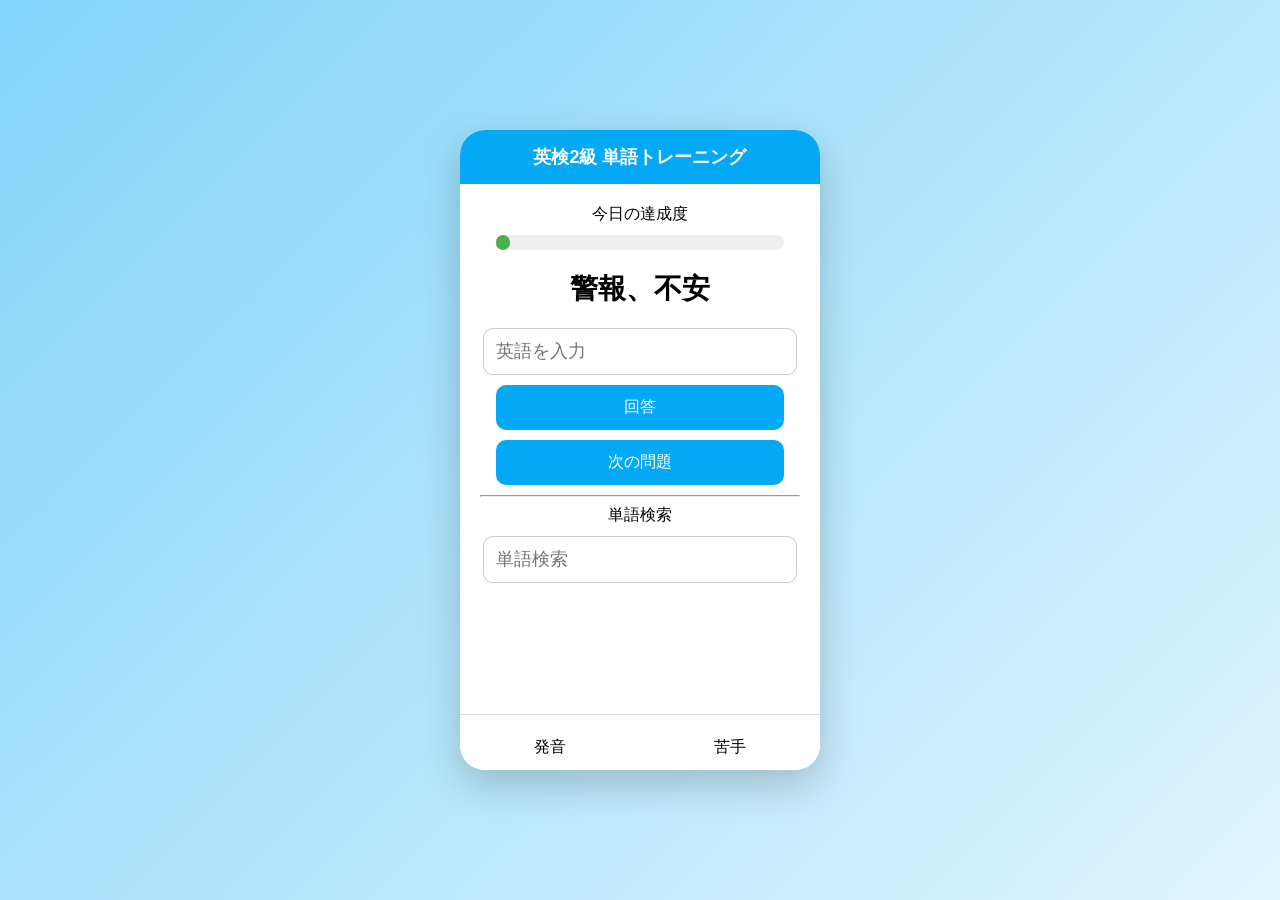
==== index.html @ 2d4a1b51 "Update and rename index.html.html to index.html" ====
<!DOCTYPE html>
<html>
<head>
<meta charset="UTF-8">
<title>英検2級 単語アプリ</title>
<meta name="viewport" content="width=device-width, initial-scale=1">

<style>

body{
font-family:-apple-system,BlinkMacSystemFont,sans-serif;
background:linear-gradient(135deg,#81d4fa,#e1f5fe);
margin:0;
display:flex;
justify-content:center;
align-items:center;
height:100vh;
}

.app{
width:360px;
height:640px;
background:white;
border-radius:25px;
box-shadow:0 15px 40px rgba(0,0,0,0.2);
display:flex;
flex-direction:column;
overflow:hidden;
}

.header{
background:#03a9f4;
color:white;
padding:15px;
font-size:18px;
font-weight:bold;
text-align:center;
}

.content{
flex:1;
padding:20px;
text-align:center;
overflow:auto;
}

#meaning{
font-size:28px;
margin-top:20px;
font-weight:bold;
}

#example{
font-size:14px;
color:#666;
margin:10px;
}

input{
width:90%;
padding:12px;
font-size:18px;
border-radius:10px;
border:1px solid #ccc;
margin-top:10px;
}

button{
width:90%;
padding:12px;
font-size:16px;
margin-top:10px;
background:#03a9f4;
color:white;
border:none;
border-radius:10px;
}

#result{
margin-top:10px;
font-size:18px;
}

#stats{
font-size:14px;
margin-top:5px;
}

.progress{
width:90%;
height:15px;
background:#eee;
border-radius:10px;
margin:10px auto;
}

.bar{
height:15px;
background:#4caf50;
border-radius:10px;
width:0%;
}

.searchBox{
width:90%;
margin-top:10px;
}

.wordItem{
padding:5px;
border-bottom:1px solid #eee;
text-align:left;
}

.nav{
display:flex;
border-top:1px solid #ddd;
}

.nav button{
flex:1;
background:white;
color:black;
border:none;
padding:12px;
}

</style>
</head>

<body>

<div class="app">

<div class="header">
英検2級 単語トレーニング
</div>

<div class="content">

<div>今日の達成度</div>

<div class="progress">
<div class="bar" id="bar"></div>
</div>

<div id="meaning"></div>
<div id="example"></div>

<input id="answer" placeholder="英語を入力">

<button onclick="check()">回答</button>
<button onclick="next()">次の問題</button>

<div id="result"></div>
<div id="stats"></div>

<hr>

<div>単語検索</div>

<input class="searchBox" id="search" placeholder="単語検索" oninput="searchWord()">

<div id="searchResult"></div>

</div>

<div class="nav">
<button onclick="speak()">発音</button>
<button onclick="showRanking()">苦手</button>
</div>

</div>

<script>

let dailyLimit=20;
let todayCount=0;

const words = [
  // A
  {word:"abandon",meaning:"捨てる、断念する"},
  {word:"ability",meaning:"能力"},
  {word:"abolish",meaning:"廃止する"},
  {word:"absence",meaning:"欠席、不在"},
  {word:"absorb",meaning:"吸収する"},
  {word:"abstract",meaning:"抽象的な"},
  {word:"abuse",meaning:"乱用する、虐待"},
  {word:"accuse",meaning:"非難する、告発する"},
  {word:"achieve",meaning:"達成する"},
  {word:"acknowledge",meaning:"認める"},
  {word:"acquire",meaning:"習得する、取得する"},
  {word:"adapt",meaning:"適応する"},
  {word:"adequate",meaning:"適切な、十分な"},
  {word:"adjust",meaning:"調整する"},
  {word:"admire",meaning:"感心する、賞賛する"},
  {word:"adopt",meaning:"採用する、養子にする"},
  {word:"advance",meaning:"前進する、進歩"},
  {word:"advantage",meaning:"利点"},
  {word:"advertise",meaning:"宣伝する"},
  {word:"advocate",meaning:"支持する、唱道する"},
  {word:"affect",meaning:"影響する"},
  {word:"afford",meaning:"〜する余裕がある"},
  {word:"agency",meaning:"代理店、機関"},
  {word:"aggressive",meaning:"攻撃的な"},
  {word:"agriculture",meaning:"農業"},
  {word:"aid",meaning:"援助する、助ける"},
  {word:"aim",meaning:"目的、狙う"},
  {word:"alarm",meaning:"警報、不安"},
  {word:"alien",meaning:"外国人、宇宙人"},
  {word:"allocate",meaning:"割り当てる"},
  {word:"alter",meaning:"変える"},
  {word:"alternative",meaning:"代替の、別の選択肢"},
  {word:"ambitious",meaning:"野心的な"},
  {word:"analyze",meaning:"分析する"},
  {word:"ancient",meaning:"古代の"},
  {word:"announce",meaning:"発表する"},
  {word:"annual",meaning:"年1回の、年次の"},
  {word:"anxiety",meaning:"不安、心配"},
  {word:"apologize",meaning:"謝る"},
  {word:"apparent",meaning:"明らかな、見かけ上の"},
  {word:"appeal",meaning:"訴える、魅力"},
  {word:"apply",meaning:"応募する、適用する"},
  {word:"appropriate",meaning:"適切な"},
  {word:"approve",meaning:"承認する"},
  {word:"argue",meaning:"主張する、議論する"},
  {word:"arrange",meaning:"手配する、整える"},
  {word:"arrest",meaning:"逮捕する"},
  {word:"artificial",meaning:"人工的な"},
  {word:"assert",meaning:"主張する"},
  {word:"assess",meaning:"評価する"},
  {word:"assist",meaning:"助ける"},
  {word:"association",meaning:"協会、連想"},
  {word:"assume",meaning:"仮定する"},
  {word:"atmosphere",meaning:"大気、雰囲気"},
  {word:"attach",meaning:"取り付ける"},
  {word:"attain",meaning:"達成する"},
  {word:"attempt",meaning:"試みる"},
  {word:"attend",meaning:"出席する"},
  {word:"attitude",meaning:"態度"},
  {word:"attract",meaning:"引きつける"},
  {word:"authority",meaning:"権威、当局"},
  {word:"available",meaning:"利用可能な"},
  {word:"avoid",meaning:"避ける"},
  {word:"aware",meaning:"気づいている"},

  // B
  {word:"barrier",meaning:"障壁、壁"},
  {word:"benefit",meaning:"利益、恩恵"},
  {word:"biology",meaning:"生物学"},
  {word:"blame",meaning:"責める、非難"},
  {word:"borrow",meaning:"借りる"},
  {word:"branch",meaning:"枝、支店"},
  {word:"brave",meaning:"勇敢な"},
  {word:"broadcast",meaning:"放送する"},
  {word:"budget",meaning:"予算"},
  {word:"burden",meaning:"負担"},
  {word:"burglary",meaning:"強盗、窃盗"},
  {word:"byproduct",meaning:"副産物"},

  // C
  {word:"calculate",meaning:"計算する"},
  {word:"campaign",meaning:"キャンペーン、運動"},
  {word:"candidate",meaning:"候補者"},
  {word:"capable",meaning:"有能な、〜できる"},
  {word:"capture",meaning:"捕まえる"},
  {word:"career",meaning:"職業、経歴"},
  {word:"celebrate",meaning:"祝う"},
  {word:"ceremony",meaning:"式典、儀式"},
  {word:"challenge",meaning:"挑戦する"},
  {word:"characteristic",meaning:"特徴"},
  {word:"charge",meaning:"請求する、充電する"},
  {word:"chemical",meaning:"化学的な、化学物質"},
  {word:"circumstance",meaning:"状況、事情"},
  {word:"citizen",meaning:"市民"},
  {word:"civilization",meaning:"文明"},
  {word:"claim",meaning:"主張する、要求する"},
  {word:"classify",meaning:"分類する"},
  {word:"climate",meaning:"気候"},
  {word:"collapse",meaning:"崩壊する"},
  {word:"combine",meaning:"組み合わせる"},
  {word:"comment",meaning:"コメントする、意見"},
  {word:"commit",meaning:"犯す、専念する"},
  {word:"communicate",meaning:"伝える、連絡する"},
  {word:"community",meaning:"地域社会"},
  {word:"compare",meaning:"比較する"},
  {word:"compete",meaning:"競争する"},
  {word:"complain",meaning:"不満を言う"},
  {word:"complicated",meaning:"複雑な"},
  {word:"concentrate",meaning:"集中する"},
  {word:"concern",meaning:"心配、懸念"},
  {word:"conduct",meaning:"行う、指揮する"},
  {word:"confident",meaning:"自信がある"},
  {word:"conflict",meaning:"対立、紛争"},
  {word:"consider",meaning:"考慮する"},
  {word:"consist",meaning:"〜から成る"},
  {word:"construct",meaning:"建設する"},
  {word:"consume",meaning:"消費する"},
  {word:"contact",meaning:"連絡する"},
  {word:"contribute",meaning:"貢献する"},
  {word:"convenient",meaning:"便利な"},
  {word:"cooperate",meaning:"協力する"},
  {word:"council",meaning:"評議会"},
  {word:"create",meaning:"作る、創造する"},
  {word:"crisis",meaning:"危機"},
  {word:"criticize",meaning:"批判する"},
  {word:"cure",meaning:"治療する、治す"},
  {word:"curious",meaning:"好奇心の強い"},
  {word:"current",meaning:"現在の、流れ"},
  {word:"custom",meaning:"慣習"},

  // D
  {word:"damage",meaning:"損害を与える"},
  {word:"deadline",meaning:"締め切り"},
  {word:"debate",meaning:"討論する、議論"},
  {word:"decade",meaning:"10年"},
  {word:"decline",meaning:"減少する、断る"},
  {word:"decrease",meaning:"減少する"},
  {word:"defeat",meaning:"打ち負かす"},
  {word:"define",meaning:"定義する"},
  {word:"delay",meaning:"遅らせる"},
  {word:"demand",meaning:"要求する"},
  {word:"democracy",meaning:"民主主義"},
  {word:"demonstrate",meaning:"実証する、デモを行う"},
  {word:"deny",meaning:"否定する"},
  {word:"depend",meaning:"依存する"},
  {word:"deposit",meaning:"預金する、堆積物"},
  {word:"describe",meaning:"描写する"},
  {word:"deserve",meaning:"値する、ふさわしい"},
  {word:"design",meaning:"設計する"},
  {word:"desire",meaning:"望む、欲望"},
  {word:"despite",meaning:"〜にもかかわらず"},
  {word:"destroy",meaning:"破壊する"},
  {word:"develop",meaning:"発展させる"},
  {word:"device",meaning:"装置"},
  {word:"diet",meaning:"食事、ダイエット"},
  {word:"disaster",meaning:"災害"},
  {word:"discipline",meaning:"規律、訓練"},
  {word:"discover",meaning:"発見する"},
  {word:"disease",meaning:"病気"},
  {word:"dismiss",meaning:"解雇する、却下する"},
  {word:"dispute",meaning:"論争する"},
  {word:"distinct",meaning:"明確な、異なる"},
  {word:"distribute",meaning:"配布する"},
  {word:"diverse",meaning:"多様な"},
  {word:"document",meaning:"文書"},
  {word:"domestic",meaning:"国内の、家庭の"},
  {word:"dominate",meaning:"支配する"},
  {word:"doubt",meaning:"疑う"},
  {word:"drought",meaning:"干ばつ"},

  // E
  {word:"economic",meaning:"経済的な"},
  {word:"educate",meaning:"教育する"},
  {word:"effective",meaning:"効果的な"},
  {word:"efficient",meaning:"効率的な"},
  {word:"elderly",meaning:"高齢の"},
  {word:"elect",meaning:"選ぶ、選出する"},
  {word:"emergency",meaning:"緊急事態"},
  {word:"employ",meaning:"雇用する"},
  {word:"encourage",meaning:"励ます"},
  {word:"endanger",meaning:"危険にさらす"},
  {word:"energy",meaning:"エネルギー"},
  {word:"enforce",meaning:"施行する"},
  {word:"enhance",meaning:"高める"},
  {word:"enormous",meaning:"巨大な"},
  {word:"environment",meaning:"環境"},
  {word:"equal",meaning:"等しい、平等な"},
  {word:"error",meaning:"誤り"},
  {word:"escape",meaning:"逃げる"},
  {word:"essential",meaning:"不可欠な"},
  {word:"establish",meaning:"設立する"},
  {word:"evaluate",meaning:"評価する"},
  {word:"evidence",meaning:"証拠"},
  {word:"evolution",meaning:"進化"},
  {word:"examination",meaning:"試験、検査"},
  {word:"examine",meaning:"調べる、診察する"},
  {word:"exist",meaning:"存在する"},
  {word:"expand",meaning:"拡大する"},
  {word:"expect",meaning:"期待する"},
  {word:"explain",meaning:"説明する"},
  {word:"explore",meaning:"探索する"},
  {word:"export",meaning:"輸出する"},
  {word:"extend",meaning:"延長する、伸ばす"},
  {word:"extreme",meaning:"極端な"},

  // F
  {word:"facility",meaning:"施設"},
  {word:"factor",meaning:"要因"},
  {word:"failure",meaning:"失敗"},
  {word:"familiar",meaning:"よく知っている"},
  {word:"feature",meaning:"特徴、特集する"},
  {word:"federal",meaning:"連邦の"},
  {word:"flexible",meaning:"柔軟な"},
  {word:"flood",meaning:"洪水"},
  {word:"focus",meaning:"集中する、焦点"},
  {word:"forbid",meaning:"禁止する"},
  {word:"forecast",meaning:"予報する"},
  {word:"fossil",meaning:"化石"},
  {word:"found",meaning:"設立する"},
  {word:"foundation",meaning:"財団、基礎"},
  {word:"frequent",meaning:"頻繁な"},
  {word:"frustrate",meaning:"欲求不満にさせる"},
  {word:"fulfill",meaning:"果たす、満足させる"},
  {word:"function",meaning:"機能する"},
  {word:"fundamental",meaning:"基本的な"},

  // G
  {word:"generate",meaning:"生み出す"},
  {word:"generous",meaning:"寛大な"},
  {word:"genuine",meaning:"本物の"},
  {word:"global",meaning:"世界的な"},
  {word:"govern",meaning:"統治する"},
  {word:"gradual",meaning:"徐々の"},
  {word:"guarantee",meaning:"保証する"},
  {word:"guidance",meaning:"指導、ガイダンス"},

  // H
  {word:"habitat",meaning:"生息地"},
  {word:"handle",meaning:"扱う、取っ手"},
  {word:"harm",meaning:"害を与える"},
  {word:"harvest",meaning:"収穫する"},
  {word:"heritage",meaning:"遺産"},
  {word:"highlight",meaning:"強調する、目玉"},
  {word:"historical",meaning:"歴史的な"},
  {word:"homeless",meaning:"ホームレスの"},
  {word:"honest",meaning:"正直な"},
  {word:"honor",meaning:"名誉、尊重する"},
  {word:"household",meaning:"世帯"},
  {word:"humanity",meaning:"人類、人道"},
  {word:"hunger",meaning:"空腹、飢え"},

  // I
  {word:"identify",meaning:"識別する"},
  {word:"ignore",meaning:"無視する"},
  {word:"illegal",meaning:"違法な"},
  {word:"illustrate",meaning:"例示する、説明する"},
  {word:"imagine",meaning:"想像する"},
  {word:"immediate",meaning:"即座の"},
  {word:"immigrant",meaning:"移民"},
  {word:"impact",meaning:"影響、衝撃"},
  {word:"implement",meaning:"実施する"},
  {word:"imply",meaning:"暗示する"},
  {word:"import",meaning:"輸入する"},
  {word:"improve",meaning:"改善する"},
  {word:"include",meaning:"含む"},
  {word:"increase",meaning:"増加する"},
  {word:"indicate",meaning:"示す"},
  {word:"individual",meaning:"個人の"},
  {word:"inevitable",meaning:"避けられない"},
  {word:"influence",meaning:"影響を与える"},
  {word:"inform",meaning:"知らせる"},
  {word:"ingredient",meaning:"材料、成分"},
  {word:"innovation",meaning:"革新"},
  {word:"inspire",meaning:"鼓舞する"},
  {word:"institute",meaning:"設立する、機関"},
  {word:"instruction",meaning:"指示"},
  {word:"interact",meaning:"交流する"},
  {word:"interest",meaning:"興味、利子"},
  {word:"interpret",meaning:"解釈する"},
  {word:"investigate",meaning:"調査する"},
  {word:"involve",meaning:"含む、巻き込む"},
  {word:"issue",meaning:"問題、発行する"},

  // J
  {word:"justice",meaning:"正義"},
  {word:"justify",meaning:"正当化する"},

  // K
  {word:"keen",meaning:"熱心な、鋭い"},
  {word:"knowledge",meaning:"知識"},

  // L
  {word:"landscape",meaning:"景観、風景"},
  {word:"launch",meaning:"始める、打ち上げる"},
  {word:"layer",meaning:"層"},
  {word:"lecture",meaning:"講義"},
  {word:"legal",meaning:"法律的な"},
  {word:"likely",meaning:"〜しそうな"},
  {word:"limit",meaning:"制限する"},
  {word:"local",meaning:"地元の"},
  {word:"locate",meaning:"位置を突き止める"},

  // M
  {word:"maintain",meaning:"維持する"},
  {word:"majority",meaning:"多数派"},
  {word:"manage",meaning:"管理する"},
  {word:"manufacture",meaning:"製造する"},
  {word:"massive",meaning:"巨大な"},
  {word:"measure",meaning:"測る、措置"},
  {word:"media",meaning:"メディア"},
  {word:"method",meaning:"方法"},
  {word:"migrate",meaning:"移住する"},
  {word:"minimum",meaning:"最小限"},
  {word:"minority",meaning:"少数派"},
  {word:"modify",meaning:"修正する"},
  {word:"monitor",meaning:"監視する"},
  {word:"motivate",meaning:"動機づける"},
  {word:"mutual",meaning:"相互の"},

  // N
  {word:"native",meaning:"出身の、原産の"},
  {word:"nature",meaning:"自然、性質"},
  {word:"negative",meaning:"否定的な"},
  {word:"negotiate",meaning:"交渉する"},
  {word:"network",meaning:"ネットワーク"},
  {word:"nutrition",meaning:"栄養"},

  // O
  {word:"objective",meaning:"目的、客観的な"},
  {word:"observe",meaning:"観察する"},
  {word:"obtain",meaning:"得る"},
  {word:"obvious",meaning:"明らかな"},
  {word:"occur",meaning:"起こる"},
  {word:"offer",meaning:"提供する"},
  {word:"opinion",meaning:"意見"},
  {word:"opportunity",meaning:"機会"},
  {word:"organ",meaning:"器官、オルガン"},
  {word:"organize",meaning:"組織する"},
  {word:"outcome",meaning:"結果"},
  {word:"overcome",meaning:"克服する"},

  // P
  {word:"particular",meaning:"特定の"},
  {word:"participate",meaning:"参加する"},
  {word:"penalty",meaning:"罰則、ペナルティ"},
  {word:"percent",meaning:"パーセント"},
  {word:"perform",meaning:"行う、演じる"},
  {word:"permit",meaning:"許可する"},
  {word:"phenomenon",meaning:"現象"},
  {word:"physical",meaning:"身体的な"},
  {word:"policy",meaning:"政策"},
  {word:"pollution",meaning:"汚染"},
  {word:"population",meaning:"人口"},
  {word:"position",meaning:"立場、位置"},
  {word:"positive",meaning:"肯定的な"},
  {word:"poverty",meaning:"貧困"},
  {word:"practical",meaning:"実用的な"},
  {word:"predict",meaning:"予測する"},
  {word:"prepare",meaning:"準備する"},
  {word:"preserve",meaning:"保存する"},
  {word:"prevent",meaning:"防ぐ"},
  {word:"primary",meaning:"主要な"},
  {word:"principle",meaning:"原則"},
  {word:"process",meaning:"過程、処理する"},
  {word:"profession",meaning:"職業"},
  {word:"progress",meaning:"進歩"},
  {word:"prohibit",meaning:"禁止する"},
  {word:"promote",meaning:"促進する"},
  {word:"protect",meaning:"保護する"},
  {word:"provide",meaning:"提供する"},
  {word:"psychology",meaning:"心理学"},
  {word:"public",meaning:"公の"},
  {word:"purchase",meaning:"購入する"},
  {word:"purpose",meaning:"目的"},

  // R
  {word:"reasonable",meaning:"合理的な"},
  {word:"recognize",meaning:"認識する"},
  {word:"recover",meaning:"回復する"},
  {word:"reduce",meaning:"減らす"},
  {word:"refer",meaning:"言及する"},
  {word:"reflect",meaning:"反射する、考える"},
  {word:"reform",meaning:"改革する"},
  {word:"region",meaning:"地域"},
  {word:"regulation",meaning:"規制"},
  {word:"relate",meaning:"関連する"},
  {word:"release",meaning:"解放する、発表する"},
  {word:"reliable",meaning:"信頼できる"},
  {word:"replace",meaning:"取り替える"},
  {word:"require",meaning:"必要とする"},
  {word:"research",meaning:"研究する"},
  {word:"resource",meaning:"資源"},
  {word:"respond",meaning:"応答する"},
  {word:"responsibility",meaning:"責任"},
  {word:"restrict",meaning:"制限する"},
  {word:"reveal",meaning:"明かす"},
  {word:"revise",meaning:"改訂する"},
  {word:"revolution",meaning:"革命"},
  {word:"reward",meaning:"報酬"},
  {word:"risk",meaning:"危険、リスク"},
  {word:"role",meaning:"役割"},

  // S
  {word:"sacrifice",meaning:"犠牲にする"},
  {word:"satisfied",meaning:"満足している"},
  {word:"secure",meaning:"安全な、確保する"},
  {word:"seek",meaning:"求める"},
  {word:"select",meaning:"選ぶ"},
  {word:"senior",meaning:"年配の、上級の"},
  {word:"sensitive",meaning:"敏感な"},
  {word:"significant",meaning:"重要な"},
  {word:"situation",meaning:"状況"},
  {word:"skill",meaning:"技能"},
  {word:"society",meaning:"社会"},
  {word:"solution",meaning:"解決策"},
  {word:"source",meaning:"源"},
  {word:"species",meaning:"種"},
  {word:"statement",meaning:"声明"},
  {word:"strategy",meaning:"戦略"},
  {word:"struggle",meaning:"苦闘する"},
  {word:"success",meaning:"成功"},
  {word:"suggest",meaning:"提案する"},
  {word:"support",meaning:"支援する"},
  {word:"survive",meaning:"生き残る"},
  {word:"symbol",meaning:"象徴"},

  // T
  {word:"target",meaning:"目標"},
  {word:"technology",meaning:"技術"},
  {word:"temporary",meaning:"一時的な"},
  {word:"tend",meaning:"傾向がある"},
  {word:"threat",meaning:"脅威"},
  {word:"throughout",meaning:"〜を通じて"},
  {word:"tradition",meaning:"伝統"},
  {word:"transform",meaning:"変換する"},
  {word:"transport",meaning:"輸送する"},
  {word:"treat",meaning:"扱う、治療する"},
  {word:"trend",meaning:"傾向、流行"},
  {word:"typical",meaning:"典型的な"},

  // U
  {word:"unique",meaning:"独特な"},
  {word:"unity",meaning:"統一、団結"},
  {word:"urban",meaning:"都市の"},
  {word:"utilize",meaning:"利用する"},

  // V
  {word:"valuable",meaning:"価値のある"},
  {word:"variety",meaning:"多様性"},
  {word:"various",meaning:"様々な"},
  {word:"victim",meaning:"被害者"},
  {word:"violence",meaning:"暴力"},
  {word:"volunteer",meaning:"ボランティア"},
  {word:"vulnerable",meaning:"傷つきやすい"},

  // W
  {word:"welfare",meaning:"福祉"},
  {word:"widespread",meaning:"広く行きわたった"},
  {word:"willing",meaning:"〜する気がある"},
  {word:"wisdom",meaning:"知恵"},
  {word:"witness",meaning:"目撃する"},

  // A
];

let wrongWords=JSON.parse(localStorage.getItem("wrongWords")||"{}");

let current;
let correct=0;
let total=0;

function updateBar(){

let percent=(todayCount/dailyLimit)*100;

document.getElementById("bar").style.width=percent+"%";

}

function next(){

if(todayCount>=dailyLimit){

document.getElementById("meaning").innerText="今日の20問終了";
document.getElementById("example").innerText="";
return;

}

current=words[Math.floor(Math.random()*words.length)];

document.getElementById("meaning").innerText=current.meaning;

document.getElementById("answer").value="";
document.getElementById("result").innerText="";

todayCount++;

updateBar();

}

function check(){

let ans=document.getElementById("answer").value.trim().toLowerCase();

total++;

if(ans===current.word){

correct++;
document.getElementById("result").innerText="正解";

}else{

document.getElementById("result").innerText="不正解 正解:"+current.word;

wrongWords[current.word]=(wrongWords[current.word]||0)+1;

localStorage.setItem("wrongWords",JSON.stringify(wrongWords));

}

updateStats();

}

function updateStats(){

document.getElementById("stats").innerText=

"問題:"+total+
" 正解:"+correct+
" 正解率:"+Math.round((correct/Math.max(total,1))*100)+"%";

}

function speak(){

let uttr=new SpeechSynthesisUtterance(current.word);
uttr.lang="en-US";
speechSynthesis.speak(uttr);

}

function showRanking(){

let list=Object.entries(wrongWords)
.sort((a,b)=>b[1]-a[1])
.slice(0,10);

let text="苦手単語ランキング\n\n";

list.forEach((w,i)=>{

text+=(i+1)+"位 "+w[0]+" ("+w[1]+"回)\n";

});

alert(text);

}

function searchWord(){

let q=document.getElementById("search").value.toLowerCase();

let result=words.filter(w=>
w.word.includes(q) || w.meaning.includes(q)
);

let html="";

result.forEach(w=>{

html+="<div class='wordItem'>"+w.word+" : "+w.meaning+"</div>";

});

document.getElementById("searchResult").innerHTML=html;

}

window.onload = function(){
  next();
}
</script>

</body>
</html>
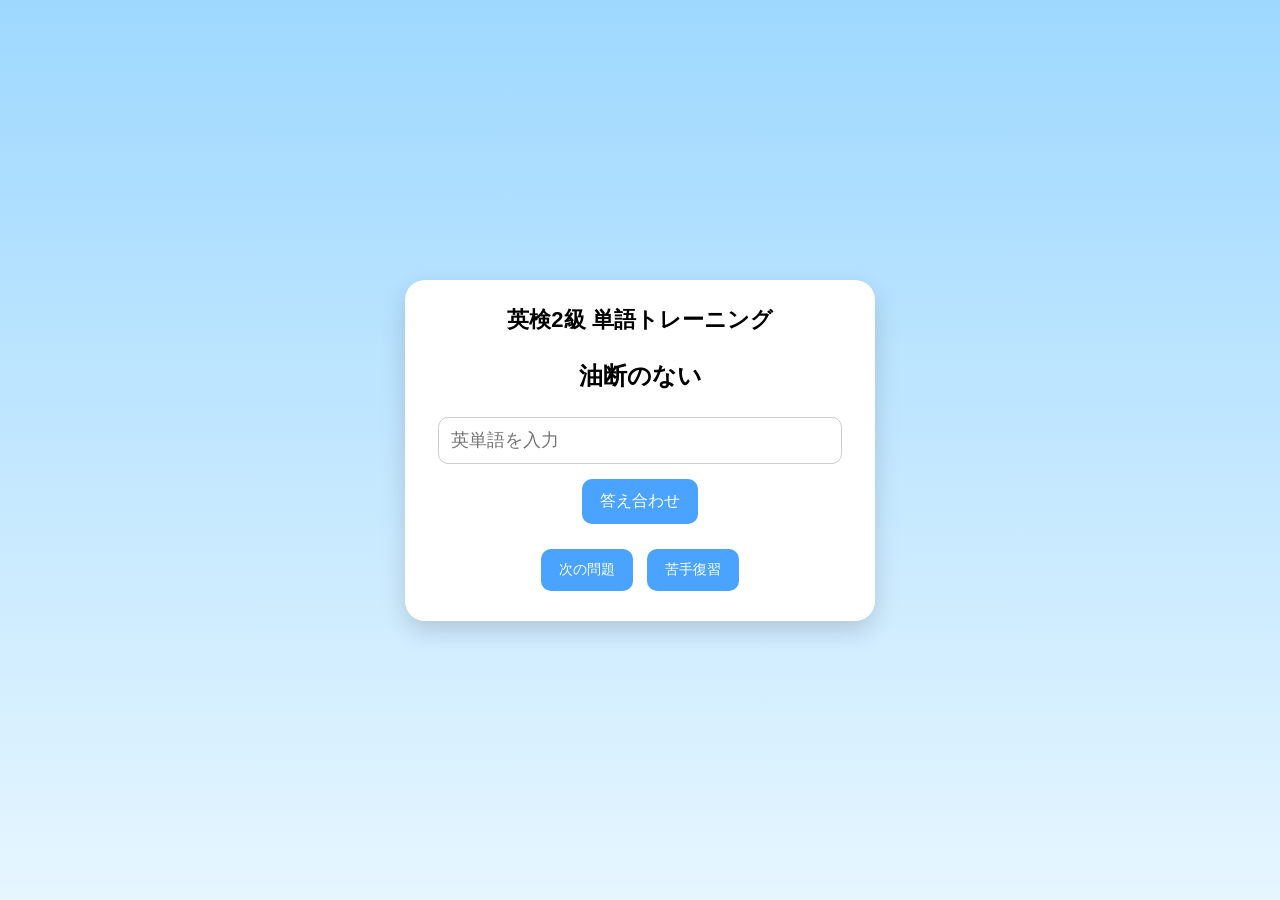
==== commit aff4e5c5: "Rename index.html.html to index.html" ====
--- a/index.html
+++ b/index.html
@@ -1,771 +1,57 @@
 <!DOCTYPE html>
-<html>
+<html lang="ja">
 <head>
+
 <meta charset="UTF-8">
+<meta name="viewport" content="width=device-width, initial-scale=1.0">
+
 <title>英検2級 単語アプリ</title>
-<meta name="viewport" content="width=device-width, initial-scale=1">
 
-<style>
+<link rel="stylesheet" href="style.css">
 
-body{
-font-family:-apple-system,BlinkMacSystemFont,sans-serif;
-background:linear-gradient(135deg,#81d4fa,#e1f5fe);
-margin:0;
-display:flex;
-justify-content:center;
-align-items:center;
-height:100vh;
-}
-
-.app{
-width:360px;
-height:640px;
-background:white;
-border-radius:25px;
-box-shadow:0 15px 40px rgba(0,0,0,0.2);
-display:flex;
-flex-direction:column;
-overflow:hidden;
-}
-
-.header{
-background:#03a9f4;
-color:white;
-padding:15px;
-font-size:18px;
-font-weight:bold;
-text-align:center;
-}
-
-.content{
-flex:1;
-padding:20px;
-text-align:center;
-overflow:auto;
-}
-
-#meaning{
-font-size:28px;
-margin-top:20px;
-font-weight:bold;
-}
-
-#example{
-font-size:14px;
-color:#666;
-margin:10px;
-}
-
-input{
-width:90%;
-padding:12px;
-font-size:18px;
-border-radius:10px;
-border:1px solid #ccc;
-margin-top:10px;
-}
-
-button{
-width:90%;
-padding:12px;
-font-size:16px;
-margin-top:10px;
-background:#03a9f4;
-color:white;
-border:none;
-border-radius:10px;
-}
-
-#result{
-margin-top:10px;
-font-size:18px;
-}
-
-#stats{
-font-size:14px;
-margin-top:5px;
-}
-
-.progress{
-width:90%;
-height:15px;
-background:#eee;
-border-radius:10px;
-margin:10px auto;
-}
-
-.bar{
-height:15px;
-background:#4caf50;
-border-radius:10px;
-width:0%;
-}
-
-.searchBox{
-width:90%;
-margin-top:10px;
-}
-
-.wordItem{
-padding:5px;
-border-bottom:1px solid #eee;
-text-align:left;
-}
-
-.nav{
-display:flex;
-border-top:1px solid #ddd;
-}
-
-.nav button{
-flex:1;
-background:white;
-color:black;
-border:none;
-padding:12px;
-}
-
-</style>
 </head>
 
 <body>
 
-<div class="app">
+<div class="container">
 
-<div class="header">
+<div class="title">
 英検2級 単語トレーニング
 </div>
 
-<div class="content">
-
-<div>今日の達成度</div>
-
-<div class="progress">
-<div class="bar" id="bar"></div>
+<div id="question">
+読み込み中...
 </div>
 
-<div id="meaning"></div>
-<div id="example"></div>
+<input
+id="answer"
+type="text"
+placeholder="英単語を入力"
+/>
 
-<input id="answer" placeholder="英語を入力">
+<br>
 
-<button onclick="check()">回答</button>
-<button onclick="next()">次の問題</button>
+<button onclick="checkAnswer()">
+答え合わせ
+</button>
 
 <div id="result"></div>
-<div id="stats"></div>
 
-<hr>
+<div class="menu">
 
-<div>単語検索</div>
+<button onclick="next()">
+次の問題
+</button>
 
-<input class="searchBox" id="search" placeholder="単語検索" oninput="searchWord()">
+<button onclick="showWeak()">
+苦手復習
+</button>
 
-<div id="searchResult"></div>
-
-</div>
-
-<div class="nav">
-<button onclick="speak()">発音</button>
-<button onclick="showRanking()">苦手</button>
 </div>
 
 </div>
 
-<script>
-
-let dailyLimit=20;
-let todayCount=0;
-
-const words = [
-  // A
-  {word:"abandon",meaning:"捨てる、断念する"},
-  {word:"ability",meaning:"能力"},
-  {word:"abolish",meaning:"廃止する"},
-  {word:"absence",meaning:"欠席、不在"},
-  {word:"absorb",meaning:"吸収する"},
-  {word:"abstract",meaning:"抽象的な"},
-  {word:"abuse",meaning:"乱用する、虐待"},
-  {word:"accuse",meaning:"非難する、告発する"},
-  {word:"achieve",meaning:"達成する"},
-  {word:"acknowledge",meaning:"認める"},
-  {word:"acquire",meaning:"習得する、取得する"},
-  {word:"adapt",meaning:"適応する"},
-  {word:"adequate",meaning:"適切な、十分な"},
-  {word:"adjust",meaning:"調整する"},
-  {word:"admire",meaning:"感心する、賞賛する"},
-  {word:"adopt",meaning:"採用する、養子にする"},
-  {word:"advance",meaning:"前進する、進歩"},
-  {word:"advantage",meaning:"利点"},
-  {word:"advertise",meaning:"宣伝する"},
-  {word:"advocate",meaning:"支持する、唱道する"},
-  {word:"affect",meaning:"影響する"},
-  {word:"afford",meaning:"〜する余裕がある"},
-  {word:"agency",meaning:"代理店、機関"},
-  {word:"aggressive",meaning:"攻撃的な"},
-  {word:"agriculture",meaning:"農業"},
-  {word:"aid",meaning:"援助する、助ける"},
-  {word:"aim",meaning:"目的、狙う"},
-  {word:"alarm",meaning:"警報、不安"},
-  {word:"alien",meaning:"外国人、宇宙人"},
-  {word:"allocate",meaning:"割り当てる"},
-  {word:"alter",meaning:"変える"},
-  {word:"alternative",meaning:"代替の、別の選択肢"},
-  {word:"ambitious",meaning:"野心的な"},
-  {word:"analyze",meaning:"分析する"},
-  {word:"ancient",meaning:"古代の"},
-  {word:"announce",meaning:"発表する"},
-  {word:"annual",meaning:"年1回の、年次の"},
-  {word:"anxiety",meaning:"不安、心配"},
-  {word:"apologize",meaning:"謝る"},
-  {word:"apparent",meaning:"明らかな、見かけ上の"},
-  {word:"appeal",meaning:"訴える、魅力"},
-  {word:"apply",meaning:"応募する、適用する"},
-  {word:"appropriate",meaning:"適切な"},
-  {word:"approve",meaning:"承認する"},
-  {word:"argue",meaning:"主張する、議論する"},
-  {word:"arrange",meaning:"手配する、整える"},
-  {word:"arrest",meaning:"逮捕する"},
-  {word:"artificial",meaning:"人工的な"},
-  {word:"assert",meaning:"主張する"},
-  {word:"assess",meaning:"評価する"},
-  {word:"assist",meaning:"助ける"},
-  {word:"association",meaning:"協会、連想"},
-  {word:"assume",meaning:"仮定する"},
-  {word:"atmosphere",meaning:"大気、雰囲気"},
-  {word:"attach",meaning:"取り付ける"},
-  {word:"attain",meaning:"達成する"},
-  {word:"attempt",meaning:"試みる"},
-  {word:"attend",meaning:"出席する"},
-  {word:"attitude",meaning:"態度"},
-  {word:"attract",meaning:"引きつける"},
-  {word:"authority",meaning:"権威、当局"},
-  {word:"available",meaning:"利用可能な"},
-  {word:"avoid",meaning:"避ける"},
-  {word:"aware",meaning:"気づいている"},
-
-  // B
-  {word:"barrier",meaning:"障壁、壁"},
-  {word:"benefit",meaning:"利益、恩恵"},
-  {word:"biology",meaning:"生物学"},
-  {word:"blame",meaning:"責める、非難"},
-  {word:"borrow",meaning:"借りる"},
-  {word:"branch",meaning:"枝、支店"},
-  {word:"brave",meaning:"勇敢な"},
-  {word:"broadcast",meaning:"放送する"},
-  {word:"budget",meaning:"予算"},
-  {word:"burden",meaning:"負担"},
-  {word:"burglary",meaning:"強盗、窃盗"},
-  {word:"byproduct",meaning:"副産物"},
-
-  // C
-  {word:"calculate",meaning:"計算する"},
-  {word:"campaign",meaning:"キャンペーン、運動"},
-  {word:"candidate",meaning:"候補者"},
-  {word:"capable",meaning:"有能な、〜できる"},
-  {word:"capture",meaning:"捕まえる"},
-  {word:"career",meaning:"職業、経歴"},
-  {word:"celebrate",meaning:"祝う"},
-  {word:"ceremony",meaning:"式典、儀式"},
-  {word:"challenge",meaning:"挑戦する"},
-  {word:"characteristic",meaning:"特徴"},
-  {word:"charge",meaning:"請求する、充電する"},
-  {word:"chemical",meaning:"化学的な、化学物質"},
-  {word:"circumstance",meaning:"状況、事情"},
-  {word:"citizen",meaning:"市民"},
-  {word:"civilization",meaning:"文明"},
-  {word:"claim",meaning:"主張する、要求する"},
-  {word:"classify",meaning:"分類する"},
-  {word:"climate",meaning:"気候"},
-  {word:"collapse",meaning:"崩壊する"},
-  {word:"combine",meaning:"組み合わせる"},
-  {word:"comment",meaning:"コメントする、意見"},
-  {word:"commit",meaning:"犯す、専念する"},
-  {word:"communicate",meaning:"伝える、連絡する"},
-  {word:"community",meaning:"地域社会"},
-  {word:"compare",meaning:"比較する"},
-  {word:"compete",meaning:"競争する"},
-  {word:"complain",meaning:"不満を言う"},
-  {word:"complicated",meaning:"複雑な"},
-  {word:"concentrate",meaning:"集中する"},
-  {word:"concern",meaning:"心配、懸念"},
-  {word:"conduct",meaning:"行う、指揮する"},
-  {word:"confident",meaning:"自信がある"},
-  {word:"conflict",meaning:"対立、紛争"},
-  {word:"consider",meaning:"考慮する"},
-  {word:"consist",meaning:"〜から成る"},
-  {word:"construct",meaning:"建設する"},
-  {word:"consume",meaning:"消費する"},
-  {word:"contact",meaning:"連絡する"},
-  {word:"contribute",meaning:"貢献する"},
-  {word:"convenient",meaning:"便利な"},
-  {word:"cooperate",meaning:"協力する"},
-  {word:"council",meaning:"評議会"},
-  {word:"create",meaning:"作る、創造する"},
-  {word:"crisis",meaning:"危機"},
-  {word:"criticize",meaning:"批判する"},
-  {word:"cure",meaning:"治療する、治す"},
-  {word:"curious",meaning:"好奇心の強い"},
-  {word:"current",meaning:"現在の、流れ"},
-  {word:"custom",meaning:"慣習"},
-
-  // D
-  {word:"damage",meaning:"損害を与える"},
-  {word:"deadline",meaning:"締め切り"},
-  {word:"debate",meaning:"討論する、議論"},
-  {word:"decade",meaning:"10年"},
-  {word:"decline",meaning:"減少する、断る"},
-  {word:"decrease",meaning:"減少する"},
-  {word:"defeat",meaning:"打ち負かす"},
-  {word:"define",meaning:"定義する"},
-  {word:"delay",meaning:"遅らせる"},
-  {word:"demand",meaning:"要求する"},
-  {word:"democracy",meaning:"民主主義"},
-  {word:"demonstrate",meaning:"実証する、デモを行う"},
-  {word:"deny",meaning:"否定する"},
-  {word:"depend",meaning:"依存する"},
-  {word:"deposit",meaning:"預金する、堆積物"},
-  {word:"describe",meaning:"描写する"},
-  {word:"deserve",meaning:"値する、ふさわしい"},
-  {word:"design",meaning:"設計する"},
-  {word:"desire",meaning:"望む、欲望"},
-  {word:"despite",meaning:"〜にもかかわらず"},
-  {word:"destroy",meaning:"破壊する"},
-  {word:"develop",meaning:"発展させる"},
-  {word:"device",meaning:"装置"},
-  {word:"diet",meaning:"食事、ダイエット"},
-  {word:"disaster",meaning:"災害"},
-  {word:"discipline",meaning:"規律、訓練"},
-  {word:"discover",meaning:"発見する"},
-  {word:"disease",meaning:"病気"},
-  {word:"dismiss",meaning:"解雇する、却下する"},
-  {word:"dispute",meaning:"論争する"},
-  {word:"distinct",meaning:"明確な、異なる"},
-  {word:"distribute",meaning:"配布する"},
-  {word:"diverse",meaning:"多様な"},
-  {word:"document",meaning:"文書"},
-  {word:"domestic",meaning:"国内の、家庭の"},
-  {word:"dominate",meaning:"支配する"},
-  {word:"doubt",meaning:"疑う"},
-  {word:"drought",meaning:"干ばつ"},
-
-  // E
-  {word:"economic",meaning:"経済的な"},
-  {word:"educate",meaning:"教育する"},
-  {word:"effective",meaning:"効果的な"},
-  {word:"efficient",meaning:"効率的な"},
-  {word:"elderly",meaning:"高齢の"},
-  {word:"elect",meaning:"選ぶ、選出する"},
-  {word:"emergency",meaning:"緊急事態"},
-  {word:"employ",meaning:"雇用する"},
-  {word:"encourage",meaning:"励ます"},
-  {word:"endanger",meaning:"危険にさらす"},
-  {word:"energy",meaning:"エネルギー"},
-  {word:"enforce",meaning:"施行する"},
-  {word:"enhance",meaning:"高める"},
-  {word:"enormous",meaning:"巨大な"},
-  {word:"environment",meaning:"環境"},
-  {word:"equal",meaning:"等しい、平等な"},
-  {word:"error",meaning:"誤り"},
-  {word:"escape",meaning:"逃げる"},
-  {word:"essential",meaning:"不可欠な"},
-  {word:"establish",meaning:"設立する"},
-  {word:"evaluate",meaning:"評価する"},
-  {word:"evidence",meaning:"証拠"},
-  {word:"evolution",meaning:"進化"},
-  {word:"examination",meaning:"試験、検査"},
-  {word:"examine",meaning:"調べる、診察する"},
-  {word:"exist",meaning:"存在する"},
-  {word:"expand",meaning:"拡大する"},
-  {word:"expect",meaning:"期待する"},
-  {word:"explain",meaning:"説明する"},
-  {word:"explore",meaning:"探索する"},
-  {word:"export",meaning:"輸出する"},
-  {word:"extend",meaning:"延長する、伸ばす"},
-  {word:"extreme",meaning:"極端な"},
-
-  // F
-  {word:"facility",meaning:"施設"},
-  {word:"factor",meaning:"要因"},
-  {word:"failure",meaning:"失敗"},
-  {word:"familiar",meaning:"よく知っている"},
-  {word:"feature",meaning:"特徴、特集する"},
-  {word:"federal",meaning:"連邦の"},
-  {word:"flexible",meaning:"柔軟な"},
-  {word:"flood",meaning:"洪水"},
-  {word:"focus",meaning:"集中する、焦点"},
-  {word:"forbid",meaning:"禁止する"},
-  {word:"forecast",meaning:"予報する"},
-  {word:"fossil",meaning:"化石"},
-  {word:"found",meaning:"設立する"},
-  {word:"foundation",meaning:"財団、基礎"},
-  {word:"frequent",meaning:"頻繁な"},
-  {word:"frustrate",meaning:"欲求不満にさせる"},
-  {word:"fulfill",meaning:"果たす、満足させる"},
-  {word:"function",meaning:"機能する"},
-  {word:"fundamental",meaning:"基本的な"},
-
-  // G
-  {word:"generate",meaning:"生み出す"},
-  {word:"generous",meaning:"寛大な"},
-  {word:"genuine",meaning:"本物の"},
-  {word:"global",meaning:"世界的な"},
-  {word:"govern",meaning:"統治する"},
-  {word:"gradual",meaning:"徐々の"},
-  {word:"guarantee",meaning:"保証する"},
-  {word:"guidance",meaning:"指導、ガイダンス"},
-
-  // H
-  {word:"habitat",meaning:"生息地"},
-  {word:"handle",meaning:"扱う、取っ手"},
-  {word:"harm",meaning:"害を与える"},
-  {word:"harvest",meaning:"収穫する"},
-  {word:"heritage",meaning:"遺産"},
-  {word:"highlight",meaning:"強調する、目玉"},
-  {word:"historical",meaning:"歴史的な"},
-  {word:"homeless",meaning:"ホームレスの"},
-  {word:"honest",meaning:"正直な"},
-  {word:"honor",meaning:"名誉、尊重する"},
-  {word:"household",meaning:"世帯"},
-  {word:"humanity",meaning:"人類、人道"},
-  {word:"hunger",meaning:"空腹、飢え"},
-
-  // I
-  {word:"identify",meaning:"識別する"},
-  {word:"ignore",meaning:"無視する"},
-  {word:"illegal",meaning:"違法な"},
-  {word:"illustrate",meaning:"例示する、説明する"},
-  {word:"imagine",meaning:"想像する"},
-  {word:"immediate",meaning:"即座の"},
-  {word:"immigrant",meaning:"移民"},
-  {word:"impact",meaning:"影響、衝撃"},
-  {word:"implement",meaning:"実施する"},
-  {word:"imply",meaning:"暗示する"},
-  {word:"import",meaning:"輸入する"},
-  {word:"improve",meaning:"改善する"},
-  {word:"include",meaning:"含む"},
-  {word:"increase",meaning:"増加する"},
-  {word:"indicate",meaning:"示す"},
-  {word:"individual",meaning:"個人の"},
-  {word:"inevitable",meaning:"避けられない"},
-  {word:"influence",meaning:"影響を与える"},
-  {word:"inform",meaning:"知らせる"},
-  {word:"ingredient",meaning:"材料、成分"},
-  {word:"innovation",meaning:"革新"},
-  {word:"inspire",meaning:"鼓舞する"},
-  {word:"institute",meaning:"設立する、機関"},
-  {word:"instruction",meaning:"指示"},
-  {word:"interact",meaning:"交流する"},
-  {word:"interest",meaning:"興味、利子"},
-  {word:"interpret",meaning:"解釈する"},
-  {word:"investigate",meaning:"調査する"},
-  {word:"involve",meaning:"含む、巻き込む"},
-  {word:"issue",meaning:"問題、発行する"},
-
-  // J
-  {word:"justice",meaning:"正義"},
-  {word:"justify",meaning:"正当化する"},
-
-  // K
-  {word:"keen",meaning:"熱心な、鋭い"},
-  {word:"knowledge",meaning:"知識"},
-
-  // L
-  {word:"landscape",meaning:"景観、風景"},
-  {word:"launch",meaning:"始める、打ち上げる"},
-  {word:"layer",meaning:"層"},
-  {word:"lecture",meaning:"講義"},
-  {word:"legal",meaning:"法律的な"},
-  {word:"likely",meaning:"〜しそうな"},
-  {word:"limit",meaning:"制限する"},
-  {word:"local",meaning:"地元の"},
-  {word:"locate",meaning:"位置を突き止める"},
-
-  // M
-  {word:"maintain",meaning:"維持する"},
-  {word:"majority",meaning:"多数派"},
-  {word:"manage",meaning:"管理する"},
-  {word:"manufacture",meaning:"製造する"},
-  {word:"massive",meaning:"巨大な"},
-  {word:"measure",meaning:"測る、措置"},
-  {word:"media",meaning:"メディア"},
-  {word:"method",meaning:"方法"},
-  {word:"migrate",meaning:"移住する"},
-  {word:"minimum",meaning:"最小限"},
-  {word:"minority",meaning:"少数派"},
-  {word:"modify",meaning:"修正する"},
-  {word:"monitor",meaning:"監視する"},
-  {word:"motivate",meaning:"動機づける"},
-  {word:"mutual",meaning:"相互の"},
-
-  // N
-  {word:"native",meaning:"出身の、原産の"},
-  {word:"nature",meaning:"自然、性質"},
-  {word:"negative",meaning:"否定的な"},
-  {word:"negotiate",meaning:"交渉する"},
-  {word:"network",meaning:"ネットワーク"},
-  {word:"nutrition",meaning:"栄養"},
-
-  // O
-  {word:"objective",meaning:"目的、客観的な"},
-  {word:"observe",meaning:"観察する"},
-  {word:"obtain",meaning:"得る"},
-  {word:"obvious",meaning:"明らかな"},
-  {word:"occur",meaning:"起こる"},
-  {word:"offer",meaning:"提供する"},
-  {word:"opinion",meaning:"意見"},
-  {word:"opportunity",meaning:"機会"},
-  {word:"organ",meaning:"器官、オルガン"},
-  {word:"organize",meaning:"組織する"},
-  {word:"outcome",meaning:"結果"},
-  {word:"overcome",meaning:"克服する"},
-
-  // P
-  {word:"particular",meaning:"特定の"},
-  {word:"participate",meaning:"参加する"},
-  {word:"penalty",meaning:"罰則、ペナルティ"},
-  {word:"percent",meaning:"パーセント"},
-  {word:"perform",meaning:"行う、演じる"},
-  {word:"permit",meaning:"許可する"},
-  {word:"phenomenon",meaning:"現象"},
-  {word:"physical",meaning:"身体的な"},
-  {word:"policy",meaning:"政策"},
-  {word:"pollution",meaning:"汚染"},
-  {word:"population",meaning:"人口"},
-  {word:"position",meaning:"立場、位置"},
-  {word:"positive",meaning:"肯定的な"},
-  {word:"poverty",meaning:"貧困"},
-  {word:"practical",meaning:"実用的な"},
-  {word:"predict",meaning:"予測する"},
-  {word:"prepare",meaning:"準備する"},
-  {word:"preserve",meaning:"保存する"},
-  {word:"prevent",meaning:"防ぐ"},
-  {word:"primary",meaning:"主要な"},
-  {word:"principle",meaning:"原則"},
-  {word:"process",meaning:"過程、処理する"},
-  {word:"profession",meaning:"職業"},
-  {word:"progress",meaning:"進歩"},
-  {word:"prohibit",meaning:"禁止する"},
-  {word:"promote",meaning:"促進する"},
-  {word:"protect",meaning:"保護する"},
-  {word:"provide",meaning:"提供する"},
-  {word:"psychology",meaning:"心理学"},
-  {word:"public",meaning:"公の"},
-  {word:"purchase",meaning:"購入する"},
-  {word:"purpose",meaning:"目的"},
-
-  // R
-  {word:"reasonable",meaning:"合理的な"},
-  {word:"recognize",meaning:"認識する"},
-  {word:"recover",meaning:"回復する"},
-  {word:"reduce",meaning:"減らす"},
-  {word:"refer",meaning:"言及する"},
-  {word:"reflect",meaning:"反射する、考える"},
-  {word:"reform",meaning:"改革する"},
-  {word:"region",meaning:"地域"},
-  {word:"regulation",meaning:"規制"},
-  {word:"relate",meaning:"関連する"},
-  {word:"release",meaning:"解放する、発表する"},
-  {word:"reliable",meaning:"信頼できる"},
-  {word:"replace",meaning:"取り替える"},
-  {word:"require",meaning:"必要とする"},
-  {word:"research",meaning:"研究する"},
-  {word:"resource",meaning:"資源"},
-  {word:"respond",meaning:"応答する"},
-  {word:"responsibility",meaning:"責任"},
-  {word:"restrict",meaning:"制限する"},
-  {word:"reveal",meaning:"明かす"},
-  {word:"revise",meaning:"改訂する"},
-  {word:"revolution",meaning:"革命"},
-  {word:"reward",meaning:"報酬"},
-  {word:"risk",meaning:"危険、リスク"},
-  {word:"role",meaning:"役割"},
-
-  // S
-  {word:"sacrifice",meaning:"犠牲にする"},
-  {word:"satisfied",meaning:"満足している"},
-  {word:"secure",meaning:"安全な、確保する"},
-  {word:"seek",meaning:"求める"},
-  {word:"select",meaning:"選ぶ"},
-  {word:"senior",meaning:"年配の、上級の"},
-  {word:"sensitive",meaning:"敏感な"},
-  {word:"significant",meaning:"重要な"},
-  {word:"situation",meaning:"状況"},
-  {word:"skill",meaning:"技能"},
-  {word:"society",meaning:"社会"},
-  {word:"solution",meaning:"解決策"},
-  {word:"source",meaning:"源"},
-  {word:"species",meaning:"種"},
-  {word:"statement",meaning:"声明"},
-  {word:"strategy",meaning:"戦略"},
-  {word:"struggle",meaning:"苦闘する"},
-  {word:"success",meaning:"成功"},
-  {word:"suggest",meaning:"提案する"},
-  {word:"support",meaning:"支援する"},
-  {word:"survive",meaning:"生き残る"},
-  {word:"symbol",meaning:"象徴"},
-
-  // T
-  {word:"target",meaning:"目標"},
-  {word:"technology",meaning:"技術"},
-  {word:"temporary",meaning:"一時的な"},
-  {word:"tend",meaning:"傾向がある"},
-  {word:"threat",meaning:"脅威"},
-  {word:"throughout",meaning:"〜を通じて"},
-  {word:"tradition",meaning:"伝統"},
-  {word:"transform",meaning:"変換する"},
-  {word:"transport",meaning:"輸送する"},
-  {word:"treat",meaning:"扱う、治療する"},
-  {word:"trend",meaning:"傾向、流行"},
-  {word:"typical",meaning:"典型的な"},
-
-  // U
-  {word:"unique",meaning:"独特な"},
-  {word:"unity",meaning:"統一、団結"},
-  {word:"urban",meaning:"都市の"},
-  {word:"utilize",meaning:"利用する"},
-
-  // V
-  {word:"valuable",meaning:"価値のある"},
-  {word:"variety",meaning:"多様性"},
-  {word:"various",meaning:"様々な"},
-  {word:"victim",meaning:"被害者"},
-  {word:"violence",meaning:"暴力"},
-  {word:"volunteer",meaning:"ボランティア"},
-  {word:"vulnerable",meaning:"傷つきやすい"},
-
-  // W
-  {word:"welfare",meaning:"福祉"},
-  {word:"widespread",meaning:"広く行きわたった"},
-  {word:"willing",meaning:"〜する気がある"},
-  {word:"wisdom",meaning:"知恵"},
-  {word:"witness",meaning:"目撃する"},
-
-  // A
-];
-
-let wrongWords=JSON.parse(localStorage.getItem("wrongWords")||"{}");
-
-let current;
-let correct=0;
-let total=0;
-
-function updateBar(){
-
-let percent=(todayCount/dailyLimit)*100;
-
-document.getElementById("bar").style.width=percent+"%";
-
-}
-
-function next(){
-
-if(todayCount>=dailyLimit){
-
-document.getElementById("meaning").innerText="今日の20問終了";
-document.getElementById("example").innerText="";
-return;
-
-}
-
-current=words[Math.floor(Math.random()*words.length)];
-
-document.getElementById("meaning").innerText=current.meaning;
-
-document.getElementById("answer").value="";
-document.getElementById("result").innerText="";
-
-todayCount++;
-
-updateBar();
-
-}
-
-function check(){
-
-let ans=document.getElementById("answer").value.trim().toLowerCase();
-
-total++;
-
-if(ans===current.word){
-
-correct++;
-document.getElementById("result").innerText="正解";
-
-}else{
-
-document.getElementById("result").innerText="不正解 正解:"+current.word;
-
-wrongWords[current.word]=(wrongWords[current.word]||0)+1;
-
-localStorage.setItem("wrongWords",JSON.stringify(wrongWords));
-
-}
-
-updateStats();
-
-}
-
-function updateStats(){
-
-document.getElementById("stats").innerText=
-
-"問題:"+total+
-" 正解:"+correct+
-" 正解率:"+Math.round((correct/Math.max(total,1))*100)+"%";
-
-}
-
-function speak(){
-
-let uttr=new SpeechSynthesisUtterance(current.word);
-uttr.lang="en-US";
-speechSynthesis.speak(uttr);
-
-}
-
-function showRanking(){
-
-let list=Object.entries(wrongWords)
-.sort((a,b)=>b[1]-a[1])
-.slice(0,10);
-
-let text="苦手単語ランキング\n\n";
-
-list.forEach((w,i)=>{
-
-text+=(i+1)+"位 "+w[0]+" ("+w[1]+"回)\n";
-
-});
-
-alert(text);
-
-}
-
-function searchWord(){
-
-let q=document.getElementById("search").value.toLowerCase();
-
-let result=words.filter(w=>
-w.word.includes(q) || w.meaning.includes(q)
-);
-
-let html="";
-
-result.forEach(w=>{
-
-html+="<div class='wordItem'>"+w.word+" : "+w.meaning+"</div>";
-
-});
-
-document.getElementById("searchResult").innerHTML=html;
-
-}
-
-window.onload = function(){
-  next();
-}
-</script>
+<script src="app.js"></script>
 
 </body>
 </html>
--- a/style.css
+++ b/style.css
@@ -0,0 +1,70 @@
+body{
+    margin:0;
+    padding:0;
+    font-family: Arial, sans-serif;
+    background: linear-gradient(180deg,#9ed8ff,#e6f6ff);
+    display:flex;
+    justify-content:center;
+    align-items:center;
+    height:100vh;
+}
+
+.container{
+    width:90%;
+    max-width:420px;
+    background:white;
+    border-radius:20px;
+    box-shadow:0 10px 25px rgba(0,0,0,0.15);
+    padding:25px;
+    text-align:center;
+}
+
+.title{
+    font-size:22px;
+    font-weight:bold;
+    margin-bottom:20px;
+}
+
+#question{
+    font-size:24px;
+    margin:25px 0;
+    font-weight:bold;
+}
+
+input{
+    width:90%;
+    padding:12px;
+    font-size:18px;
+    border-radius:10px;
+    border:1px solid #ccc;
+}
+
+button{
+    margin-top:15px;
+    padding:12px 18px;
+    font-size:16px;
+    border:none;
+    border-radius:10px;
+    background:#4aa3ff;
+    color:white;
+    cursor:pointer;
+}
+
+button:hover{
+    background:#2b8cff;
+}
+
+#result{
+    margin-top:15px;
+    font-size:18px;
+    font-weight:bold;
+}
+
+.menu{
+    margin-top:20px;
+}
+
+.menu button{
+    margin:5px;
+    font-size:14px;
+}
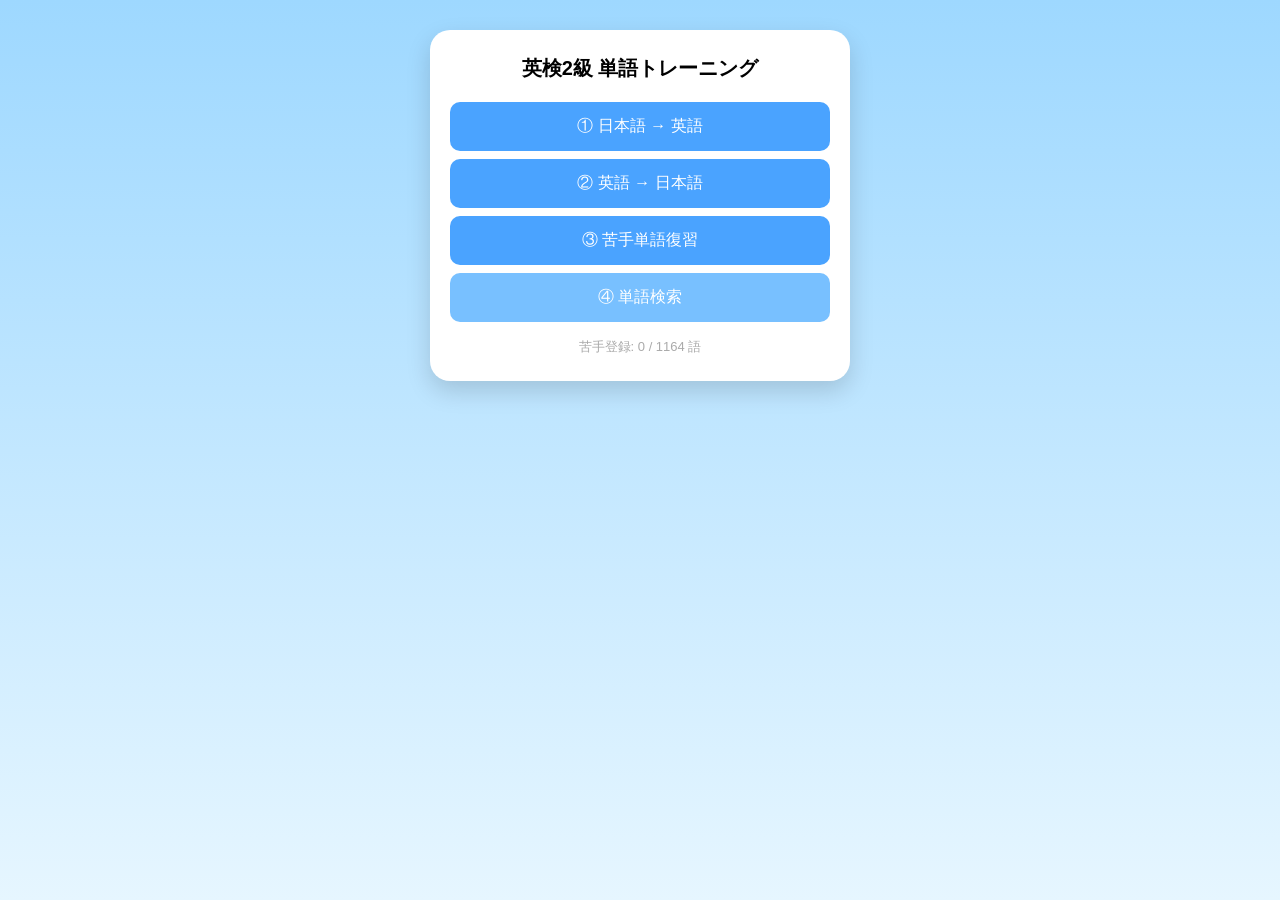
==== commit cdccde7b: "Add files via upload" ====
--- a/index.html
+++ b/index.html
@@ -1,57 +1,15 @@
 <!DOCTYPE html>
 <html lang="ja">
 <head>
-
-<meta charset="UTF-8">
-<meta name="viewport" content="width=device-width, initial-scale=1.0">
-
-<title>英検2級 単語アプリ</title>
-
-<link rel="stylesheet" href="style.css">
-
+  <meta charset="UTF-8">
+  <meta name="viewport" content="width=device-width, initial-scale=1.0">
+  <title>英検2級 単語アプリ</title>
+  <link rel="stylesheet" href="style.css">
 </head>
-
 <body>
-
-<div class="container">
-
-<div class="title">
-英検2級 単語トレーニング
-</div>
-
-<div id="question">
-読み込み中...
-</div>
-
-<input
-id="answer"
-type="text"
-placeholder="英単語を入力"
-/>
-
-<br>
-
-<button onclick="checkAnswer()">
-答え合わせ
-</button>
-
-<div id="result"></div>
-
-<div class="menu">
-
-<button onclick="next()">
-次の問題
-</button>
-
-<button onclick="showWeak()">
-苦手復習
-</button>
-
-</div>
-
-</div>
-
-<script src="app.js"></script>
-
+  <div class="container">
+    <div id="app">読み込み中...</div>
+  </div>
+  <script src="app.js"></script>
 </body>
-</html>
+</html>
--- a/style.css
+++ b/style.css
@@ -1,70 +1,176 @@
-body{
-    margin:0;
-    padding:0;
-    font-family: Arial, sans-serif;
-    background: linear-gradient(180deg,#9ed8ff,#e6f6ff);
-    display:flex;
-    justify-content:center;
-    align-items:center;
-    height:100vh;
+* { box-sizing: border-box; }
+
+body {
+  margin: 0; padding: 0;
+  font-family: Arial, sans-serif;
+  background: linear-gradient(180deg, #9ed8ff, #e6f6ff);
+  min-height: 100vh;
+  display: flex;
+  justify-content: center;
+  align-items: flex-start;
+  padding: 30px 10px;
 }
 
-.container{
-    width:90%;
-    max-width:420px;
-    background:white;
-    border-radius:20px;
-    box-shadow:0 10px 25px rgba(0,0,0,0.15);
-    padding:25px;
-    text-align:center;
+.container {
+  width: 90%;
+  max-width: 420px;
+  background: white;
+  border-radius: 20px;
+  box-shadow: 0 10px 25px rgba(0,0,0,0.15);
+  padding: 25px 20px;
+  text-align: center;
 }
 
-.title{
-    font-size:22px;
-    font-weight:bold;
-    margin-bottom:20px;
+/* ── タイトル / ラベル ── */
+.title {
+  font-size: 20px;
+  font-weight: bold;
+  margin-bottom: 20px;
 }
 
-#question{
-    font-size:24px;
-    margin:25px 0;
-    font-weight:bold;
+.mode-label {
+  font-size: 13px;
+  color: #888;
+  margin-bottom: 8px;
 }
 
-input{
-    width:90%;
-    padding:12px;
-    font-size:18px;
-    border-radius:10px;
-    border:1px solid #ccc;
+/* ── 問題表示 ── */
+#question {
+  font-size: 26px;
+  font-weight: bold;
+  margin: 20px 0;
+  line-height: 1.4;
 }
 
-button{
-    margin-top:15px;
-    padding:12px 18px;
-    font-size:16px;
-    border:none;
-    border-radius:10px;
-    background:#4aa3ff;
-    color:white;
-    cursor:pointer;
+/* ── 入力 ── */
+input[type="text"] {
+  width: 100%;
+  padding: 12px;
+  font-size: 18px;
+  border-radius: 10px;
+  border: 1px solid #ccc;
+  margin: 8px 0;
 }
 
-button:hover{
-    background:#2b8cff;
+/* ── ボタン共通 ── */
+button { cursor: pointer; border: none; border-radius: 10px; }
+
+.btn-main {
+  display: block;
+  width: 100%;
+  margin: 8px 0;
+  padding: 14px;
+  font-size: 16px;
+  background: #4aa3ff;
+  color: white;
+}
+.btn-main:hover { background: #2b8cff; }
+.btn-main.btn-sub { background: #78c0ff; }
+
+.btn-back {
+  display: inline-block;
+  margin-top: 12px;
+  padding: 8px 14px;
+  font-size: 13px;
+  background: #eee;
+  color: #555;
+}
+.btn-back:hover { background: #ddd; }
+
+.btn-next {
+  display: inline-block;
+  margin-top: 12px;
+  padding: 12px 24px;
+  font-size: 15px;
+  background: #34c759;
+  color: white;
+  border-radius: 10px;
+}
+.btn-next:hover { background: #28a745; }
+
+/* ── 正解・不正解 ── */
+.correct { color: #34c759; font-size: 18px; font-weight: bold; }
+.wrong   { color: #ff3b30; font-size: 18px; font-weight: bold; }
+
+/* ── 例文 ── */
+.example-box {
+  margin: 12px 0;
+  padding: 10px;
+  background: #f0f8ff;
+  border-radius: 8px;
+  font-size: 14px;
+  color: #555;
+  text-align: left;
 }
 
-#result{
-    margin-top:15px;
-    font-size:18px;
-    font-weight:bold;
+/* ── 英→日 意味表示 ── */
+.meaning-text {
+  font-size: 22px;
+  font-weight: bold;
+  margin: 16px 0 8px;
+  color: #333;
 }
 
-.menu{
-    margin-top:20px;
+/* ── 自己評価 ── */
+.self-eval-label {
+  font-size: 13px;
+  color: #888;
+  margin: 14px 0 6px;
 }
+.self-eval {
+  display: flex;
+  gap: 8px;
+  justify-content: center;
+  margin-bottom: 8px;
+}
+.btn-eval {
+  flex: 1;
+  padding: 12px 4px;
+  font-size: 14px;
+  border-radius: 10px;
+  color: white;
+}
+.btn-eval.good  { background: #34c759; }
+.btn-eval.good:hover  { background: #28a745; }
+.btn-eval.vague { background: #ff9500; }
+.btn-eval.vague:hover { background: #e08500; }
+.btn-eval.bad   { background: #ff3b30; }
+.btn-eval.bad:hover   { background: #d42a20; }
 
-.menu button{
-    margin:5px;
-    font-size:14px;
+/* ── 苦手ランキング ── */
+.rank-list { margin: 10px 0 16px; text-align: left; }
+.rank-row {
+  display: flex;
+  align-items: center;
+  padding: 8px 4px;
+  border-bottom: 1px solid #eee;
+  font-size: 15px;
 }
+.rank-num  { width: 36px; color: #aaa; font-size: 13px; }
+.rank-word { flex: 1; font-weight: bold; }
+.rank-miss { color: #ff3b30; font-size: 13px; }
+
+/* ── 検索 ── */
+.search-row {
+  display: flex;
+  align-items: baseline;
+  gap: 10px;
+  padding: 8px 4px;
+  border-bottom: 1px solid #eee;
+  text-align: left;
+  font-size: 14px;
+}
+.s-word    { font-weight: bold; min-width: 110px; }
+.s-meaning { color: #555; }
+.no-hit    { color: #aaa; margin: 16px 0; }
+
+/* ── 結果 ── */
+.result-mode { font-size: 18px; margin: 10px 0 6px; }
+.result-weak { font-size: 14px; color: #888; margin-bottom: 20px; }
+
+/* ── 進捗 ── */
+.progress-label {
+  margin-top: 16px;
+  font-size: 13px;
+  color: #aaa;
+}
